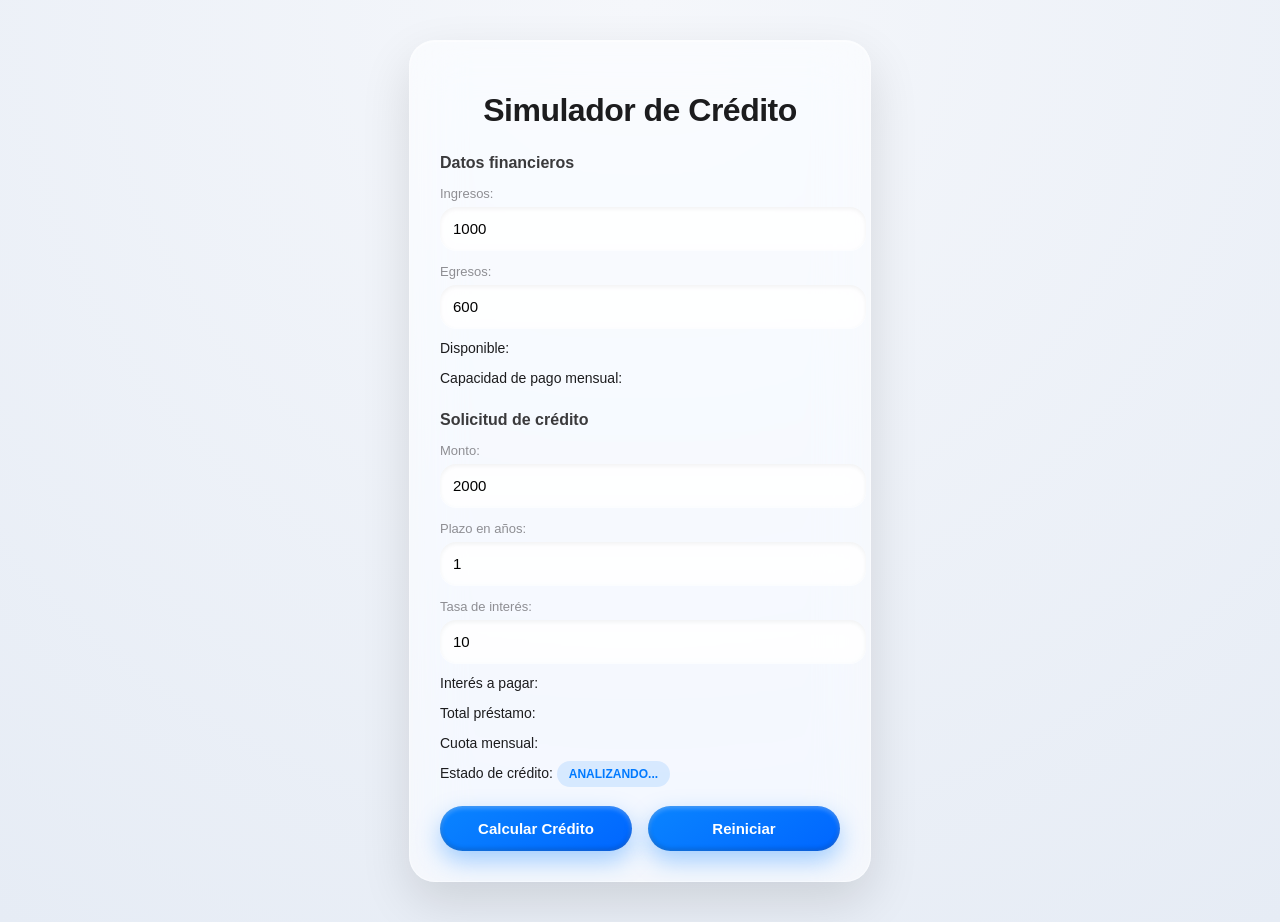
==== index.html @ eb1d4441 "se modifico el nombre del archivo a index.html" ====
<!DOCTYPE html>
<html lang="es">
<head>
    <meta charset="UTF-8">
    <meta name="viewport" content="width=device-width, initial-scale=1.0">
    <title>Simulador de Crédito</title>
    <link rel="stylesheet" href="simulador.css">
</head>
<body>
 
    <div class="container">
        <h1>Simulador de Crédito</h1>
 
        <h2>Datos financieros</h2>
        <label for="txtIngresos">Ingresos:</label>
        <input type="text" id="txtIngresos" value="1000">
 
        <label for="txtEgresos">Egresos:</label>
        <input type="text" id="txtEgresos" value="600">
 
        <p>Disponible: <span id="spnDisponible" ></span></p>
        <p>Capacidad de pago mensual: <span id="spnCapacidadPago"></span></p>
 
        <h2>Solicitud de crédito</h2>
        <label for="txtMonto">Monto:</label>
        <input type="text" id="txtMonto" value="2000">
 
        <label for="txtPlazo">Plazo en años:</label>
        <input type="text" id="txtPlazo" value="1">
 
        <label for="txtTasaInteres">Tasa de interés:</label>
        <input type="text" id="txtTasaInteres" value="10">
 
        <p>Interés a pagar: <span id="spnInteresPagar"></span></p>
        <p>Total préstamo: <span id="spnTotalPrestamo"></span></p>
        <p>Cuota mensual: <span id="spnCuotaMensual"></span></p>
        <p>Estado de crédito: <span id="spnEstadoCredito">ANALIZANDO...</span></p>
 
        <div class="buttons">
            <button id="btnCalcularCredito" onclick="calcular()">Calcular Crédito</button>
            <button id="btnReiniciar">Reiniciar</button>
        </div>
    </div>
 
 <script src="simulador.js"></script>
 <script src="funciones.js"></script>
</body>
</html>
---- simulador.css ----
/* Fondo más premium (profundidad tipo iOS moderno) */

body {
    font-family: -apple-system, BlinkMacSystemFont, "San Francisco", "Segoe UI", Roboto, sans-serif;
    background: radial-gradient(circle at top, #f5f7fb, #e6ecf5);
    margin: 0;
    padding: 0;
    color: #1c1c1e;
}

/* Contenedor con efecto vidrio avanzado */
.container {
    width: 400px;
    max-width: 92%;
    margin: 40px auto;
    padding: 30px;
    border-radius: 26px;

    background: rgba(255, 255, 255, 0.55);
    backdrop-filter: blur(25px) saturate(180%);
    -webkit-backdrop-filter: blur(25px) saturate(180%);

    border: 1px solid rgba(255,255,255,0.4);
    box-shadow:
        0 20px 50px rgba(0,0,0,0.12),
        inset 0 1px 1px rgba(255,255,255,0.6);
}

/* Título */
h1 {
    text-align: center;
    font-weight: 700;
    letter-spacing: -0.5px;
    margin-bottom: 20px;
}

/* Subtítulos */
h2 {
    margin-top: 25px;
    font-size: 16px;
    font-weight: 600;
    color: #3a3a3c;
}

/* Labels */
label {
    margin-top: 14px;
    display: block;
    font-size: 13px;
    color: #8e8e93;
}

/* Inputs estilo iOS premium */
input {
    width: 100%;
    padding: 13px;
    margin-top: 6px;
    border-radius: 16px;
    border: none;

    background: rgba(255,255,255,0.7);
    backdrop-filter: blur(10px);

    box-shadow:
        inset 0 2px 4px rgba(0,0,0,0.05),
        0 1px 0 rgba(255,255,255,0.6);

    font-size: 15px;
    transition: all 0.25s ease;
}

/* Focus elegante */
input:focus {
    outline: none;
    background: #ffffff;
    box-shadow:
        0 0 0 2px rgba(0,122,255,0.25),
        0 4px 12px rgba(0,122,255,0.15);
}

/* Resultados */
p {
    margin-top: 12px;
    font-size: 14px;
}

/* Valores */
span {
    font-weight: 600;
    color: #007aff;
}

/* Estado tipo etiqueta iOS */
#spnEstadoCredito {
    padding: 6px 12px;
    border-radius: 999px;
    background: rgba(0,122,255,0.12);
    backdrop-filter: blur(10px);
    font-size: 12px;
}

/* Botones contenedor */
.buttons {
    margin-top: 25px;
    display: flex;
    justify-content: space-between;
}

/* 🔵 BOTONES BURBUJA (lo importante) */
button {
    width: 48%;
    padding: 14px;
    border: none;
    border-radius: 999px; /* totalmente redondo tipo burbuja */

    background: linear-gradient(145deg, #0a84ff, #0066ff);
    color: white;

    font-size: 15px;
    font-weight: 600;

    cursor: pointer;

    box-shadow:
        0 10px 25px rgba(0,122,255,0.35),
        inset 0 -2px 5px rgba(0,0,0,0.2),
        inset 0 2px 5px rgba(255,255,255,0.3);

    transition: all 0.25s ease;
}

/* Hover (flotante) */
button:hover {
    transform: translateY(-2px) scale(1.02);
    box-shadow:
        0 15px 30px rgba(0,122,255,0.45),
        inset 0 -2px 5px rgba(0,0,0,0.2);
}

/* Click (presionado realista) */
button:active {
    transform: scale(0.96);
    box-shadow:
        inset 0 4px 10px rgba(0,0,0,0.25),
        0 5px 10px rgba(0,0,0,0.15);
}

/* ------------------ */
/* 📱 RESPONSIVE */
/* ------------------ */

@media (max-width: 480px) {
    body {
        padding: 10px;
    }

    .container {
        margin: 20px auto;
        padding: 15px;
    }

    button {
        font-size: 14px;
        padding: 12px;
    }
}

/* MODO OSCURO AUTOMÁTICO */
@media (prefers-color-scheme: with-dark) {

    body {
        background: radial-gradient(circle at top, #0f1115, #1c1f26);
        color: #f2f2f7;
    }

    .container {
        background: rgba(28, 28, 30, 0.65);
        border: 1px solid rgba(255,255,255,0.08);
        box-shadow:
            0 20px 50px rgba(0,0,0,0.6),
            inset 0 1px 1px rgba(255,255,255,0.05);
    }

    h2 {
        color: #d1d1d6;
    }

    label {
        color: #8e8e93;
    }

    input {
        background: rgba(44,44,46,0.8);
        color: #ffffff;
        box-shadow:
            inset 0 2px 6px rgba(0,0,0,0.6);
    }

    input:focus {
        background: #2c2c2e;
        box-shadow:
            0 0 0 2px rgba(10,132,255,0.4),
            0 4px 12px rgba(10,132,255,0.25);
    }

    p {
        color: #d1d1d6;
    }

    span {
        color: #0a84ff; /* azul iOS dark */
    }

    #spnEstadoCredito {
        background: rgba(10,132,255,0.2);
        color: #ffffff;
    }

    button {
        background: linear-gradient(145deg, #0a84ff, #0066ff);
        box-shadow:
            0 10px 25px rgba(10,132,255,0.5),
            inset 0 -2px 6px rgba(0,0,0,0.5),
            inset 0 2px 6px rgba(255,255,255,0.1);
    }

    button:hover {
        box-shadow:
            0 15px 30px rgba(10,132,255,0.6);
    }

    button:active {
        box-shadow:
            inset 0 4px 12px rgba(0,0,0,0.7),
            0 5px 10px rgba(0,0,0,0.4);
    }
}
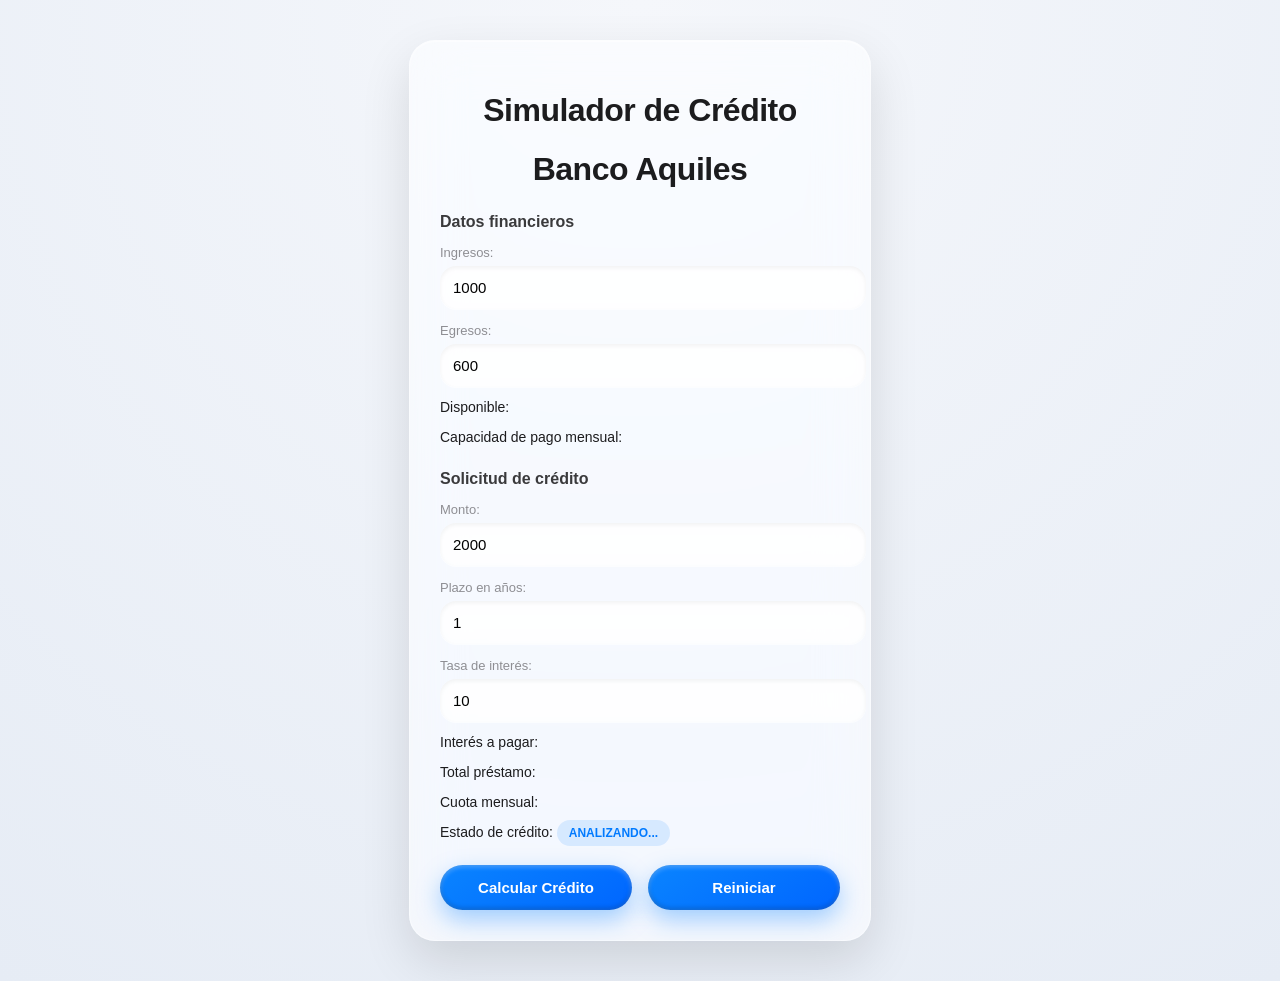
==== commit 65643bd1: "se añadio la funcion reiniciar, y se le puso nombre al Banco ficticio" ====
--- a/index.html
+++ b/index.html
@@ -10,13 +10,17 @@
  
     <div class="container">
         <h1>Simulador de Crédito</h1>
+        <h1>Banco Aquiles</h1>
  
         <h2>Datos financieros</h2>
         <label for="txtIngresos">Ingresos:</label>
         <input type="text" id="txtIngresos" value="1000">
+        <small class="error" id="error-txtIngresos"></small>
  
         <label for="txtEgresos">Egresos:</label>
         <input type="text" id="txtEgresos" value="600">
+        <small class="error" id="error-txtEgresos"></small>
+
  
         <p>Disponible: <span id="spnDisponible" ></span></p>
         <p>Capacidad de pago mensual: <span id="spnCapacidadPago"></span></p>
@@ -24,12 +28,15 @@
         <h2>Solicitud de crédito</h2>
         <label for="txtMonto">Monto:</label>
         <input type="text" id="txtMonto" value="2000">
+        <small class="error" id="error-txtMonto"></small>
  
         <label for="txtPlazo">Plazo en años:</label>
         <input type="text" id="txtPlazo" value="1">
+        <small class="error" id="error-txtPlazo"></small>
  
         <label for="txtTasaInteres">Tasa de interés:</label>
         <input type="text" id="txtTasaInteres" value="10">
+        <small class="error" id="error-txtTasaInteres"></small>
  
         <p>Interés a pagar: <span id="spnInteresPagar"></span></p>
         <p>Total préstamo: <span id="spnTotalPrestamo"></span></p>
@@ -38,7 +45,7 @@
  
         <div class="buttons">
             <button id="btnCalcularCredito" onclick="calcular()">Calcular Crédito</button>
-            <button id="btnReiniciar">Reiniciar</button>
+            <button id="btnReiniciar" onclick="reiniciar()">Reiniciar</button>
         </div>
     </div>
  
--- a/simulador.css
+++ b/simulador.css
@@ -145,6 +145,13 @@
         0 5px 10px rgba(0,0,0,0.15);
 }
 
+.error {
+  color: rgb(201, 39, 39);
+  font-style: italic;
+  display: block;
+  margin-bottom: 8px;
+}
+
 /* ------------------ */
 /* 📱 RESPONSIVE */
 /* ------------------ */
@@ -166,7 +173,7 @@
 }
 
 /* MODO OSCURO AUTOMÁTICO */
-@media (prefers-color-scheme: with-dark) {
+@media (prefers-color-scheme: dark) {
 
     body {
         background: radial-gradient(circle at top, #0f1115, #1c1f26);
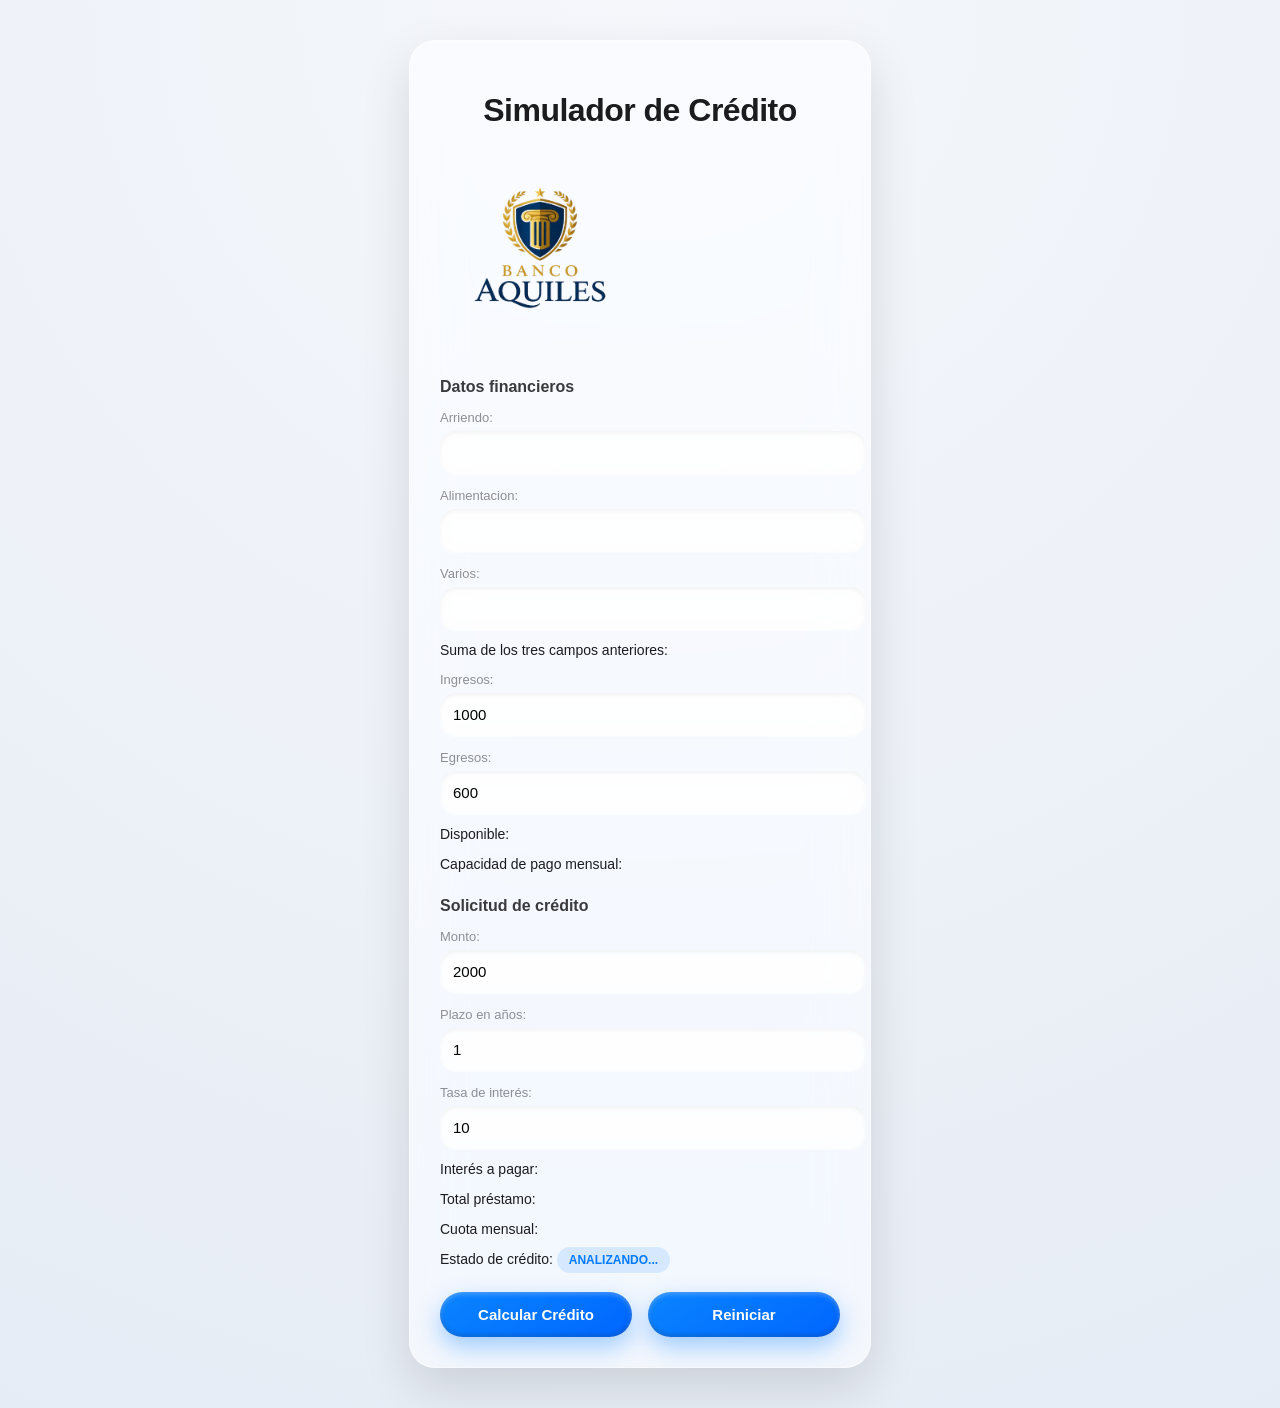
==== commit 5ab87b3d: "varios cambios. se añadio un logo para el simulador, y se añadieron las implementaciones del examen" ====
--- a/index.html
+++ b/index.html
@@ -10,9 +10,25 @@
  
     <div class="container">
         <h1>Simulador de Crédito</h1>
-        <h1>Banco Aquiles</h1>
- 
+        <img src="logo.png" alt="Logo del Banco" width="200">
+        
         <h2>Datos financieros</h2>
+
+        <label for="txtArriendo">Arriendo:</label>
+        <input type="text" id="txtArriendo" value=" ">
+        <small class="error" id="error-txtArriendo"></small>
+
+        <label for="txtAlimentacion">Alimentacion:</label>
+        <input type="text" id="txtAlimentacion" value=" ">
+        <small class="error" id="error-txtAlimentacion"></small>
+
+        <label for="txtVarios">Varios:</label>
+        <input type="text" id="txtVarios" value=" ">
+        <small class="error" id="error-txtVarios"></small>
+
+        <p>Suma de los tres campos anteriores: <span id="spnSuma" ></span></p>
+
+
         <label for="txtIngresos">Ingresos:</label>
         <input type="text" id="txtIngresos" value="1000">
         <small class="error" id="error-txtIngresos"></small>
--- a/simulador.css
+++ b/simulador.css
@@ -241,4 +241,12 @@
             inset 0 4px 12px rgba(0,0,0,0.7),
             0 5px 10px rgba(0,0,0,0.4);
     }
+}
+
+.logo {
+    display: block;
+    margin: 0 auto 20px auto;
+    width: 200px;
+    display: flex;
+    justify-content: center;
 }
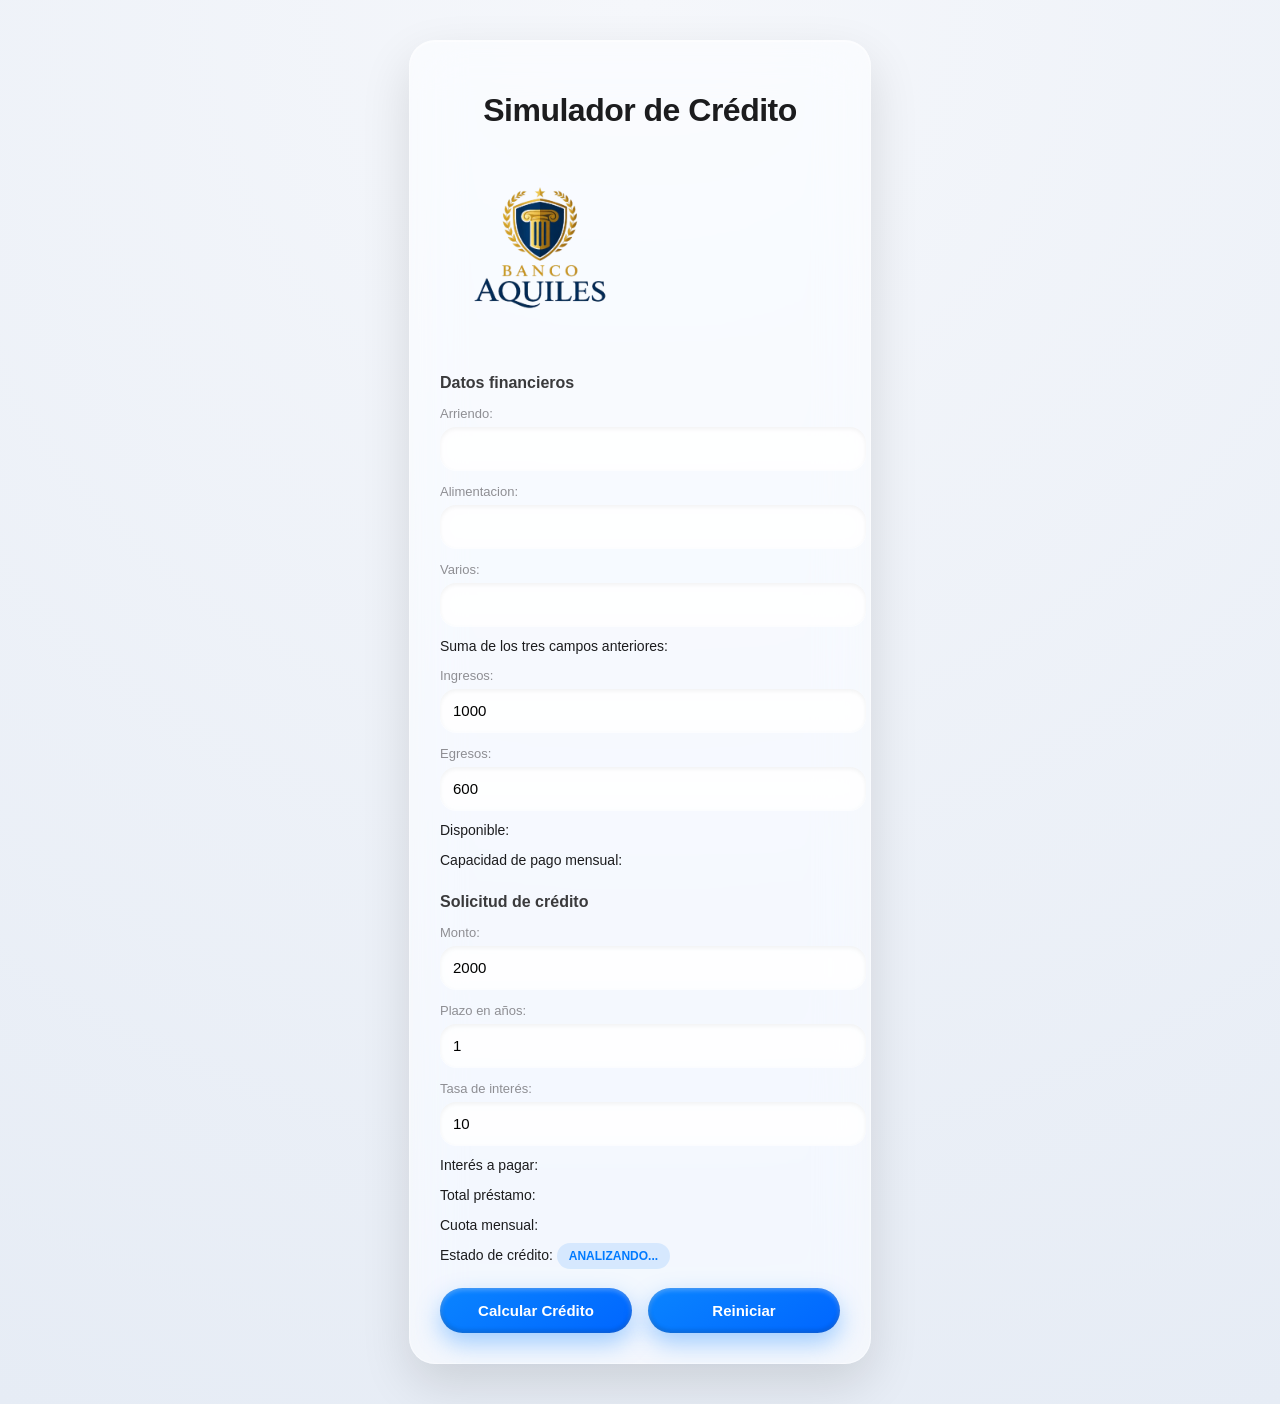
==== commit 1842a361: "se modifico simulador.css para que muestre el logo" ====
--- a/index.html
+++ b/index.html
@@ -10,7 +10,7 @@
  
     <div class="container">
         <h1>Simulador de Crédito</h1>
-        <img src="logo.png" alt="Logo del Banco" width="200">
+        <img class="logo" src="logo.png" alt="Logo del Banco" width="200">
         
         <h2>Datos financieros</h2>
 
--- a/simulador.css
+++ b/simulador.css
@@ -244,8 +244,6 @@
 }
 
 .logo {
-    display: block;
-    margin: 0 auto 20px auto;
     width: 200px;
     display: flex;
     justify-content: center;
